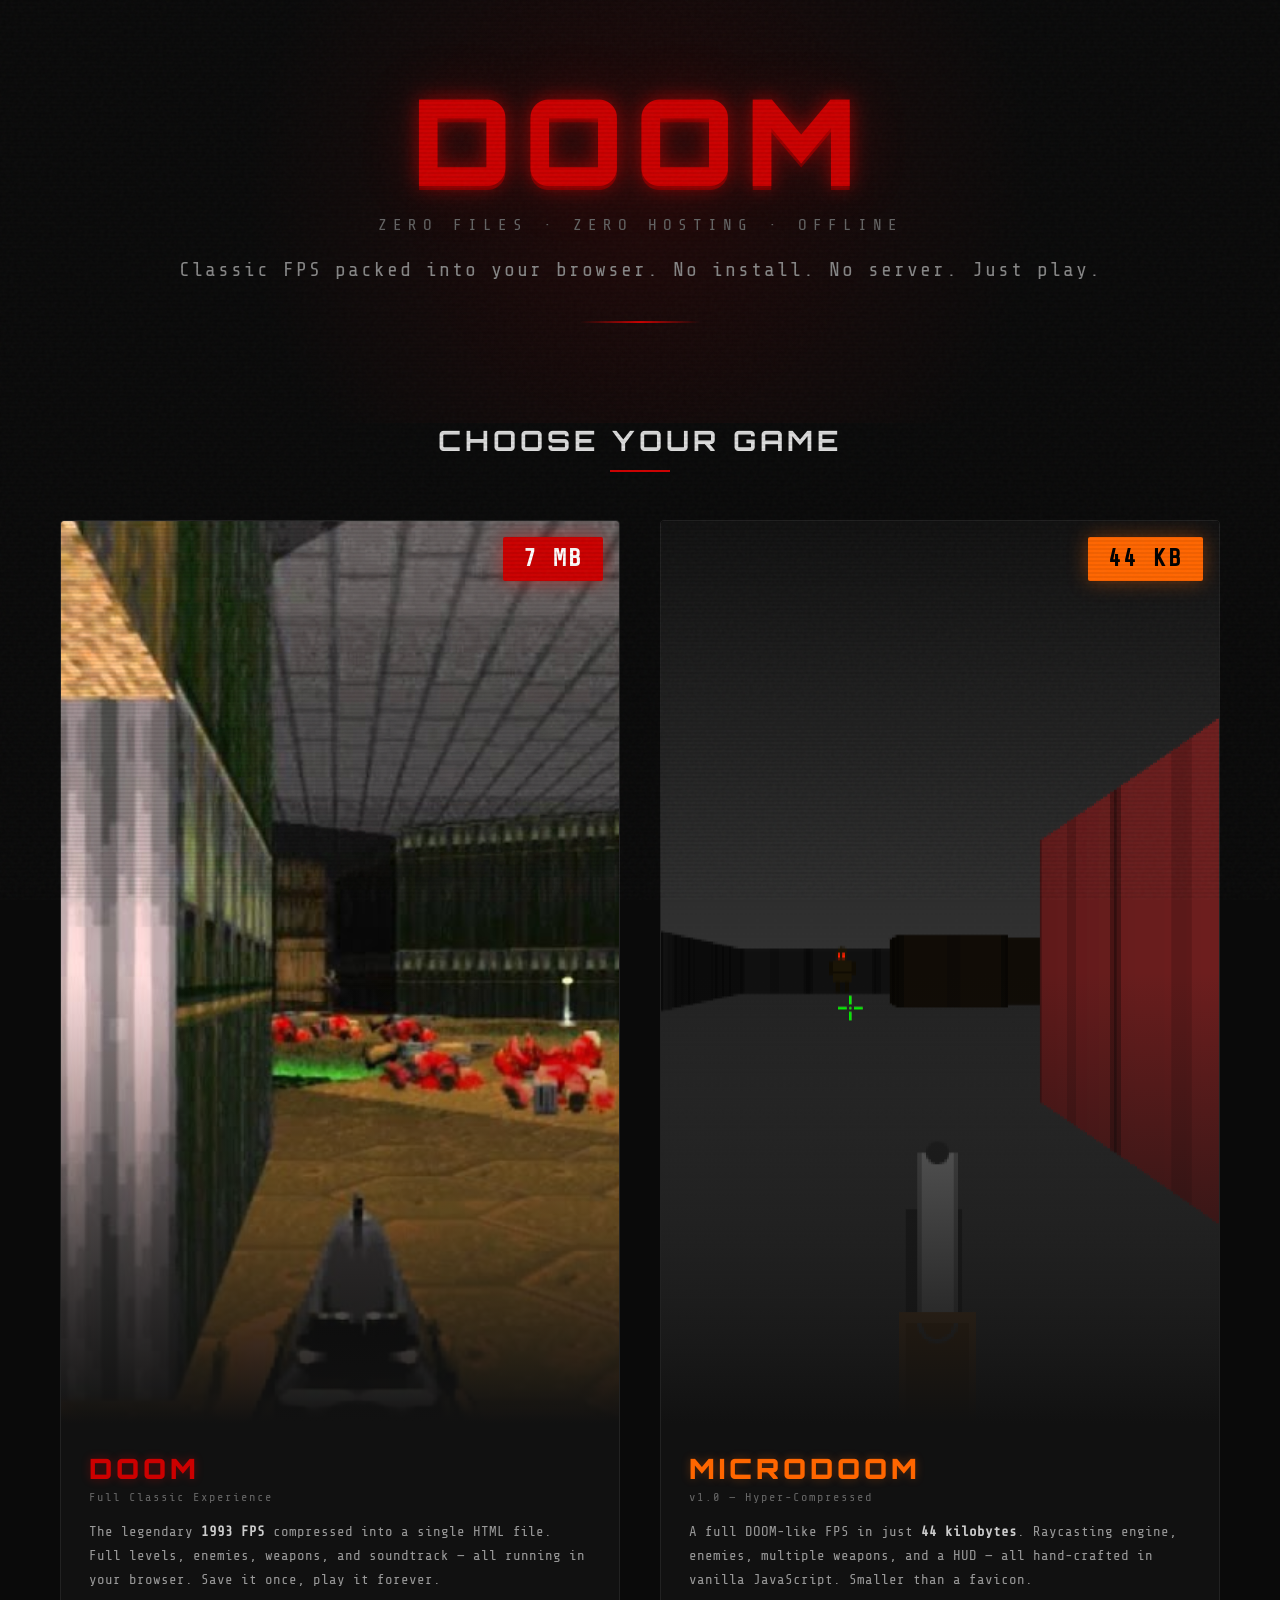
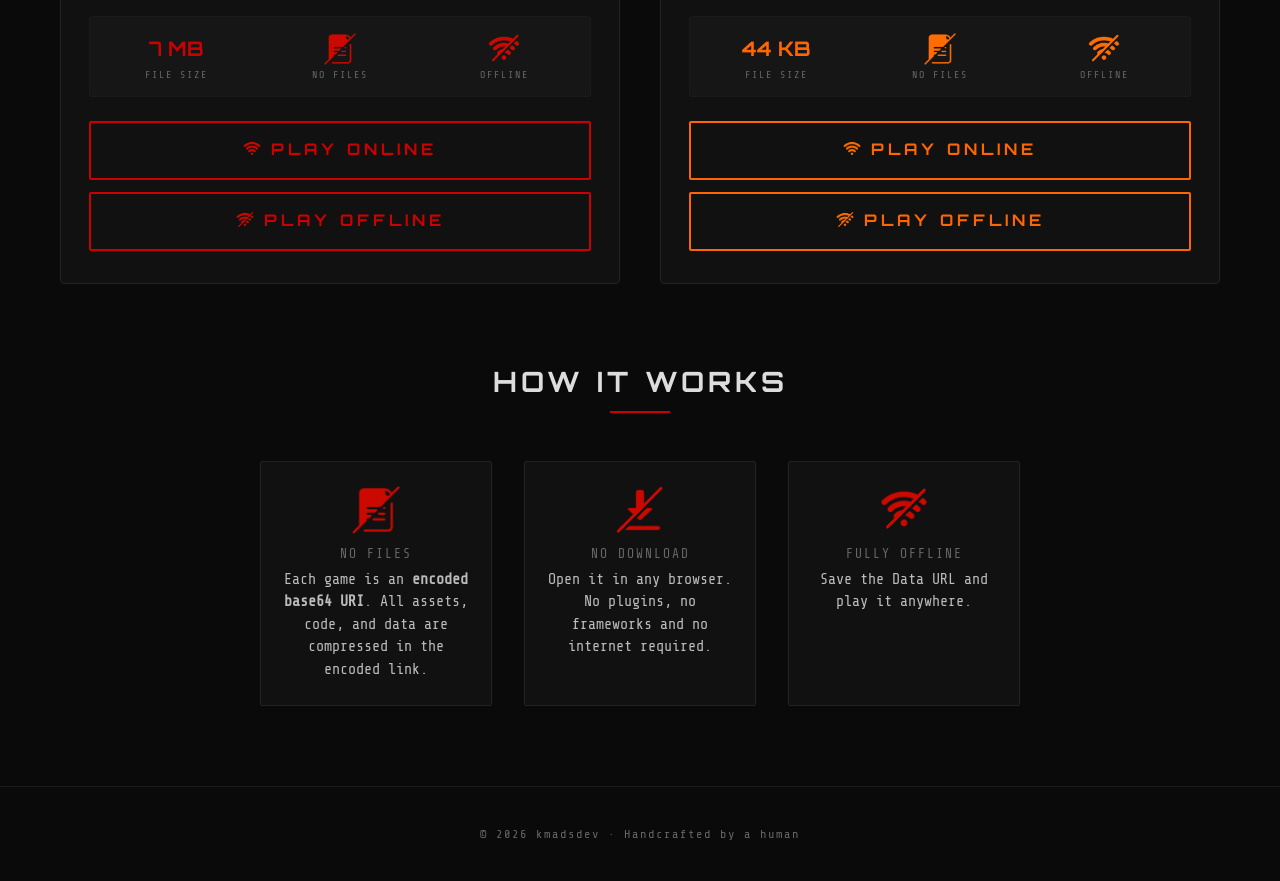
==== play/index.html @ 46db24dc "feat: LP, Encoding, Offline Games" ====
<!DOCTYPE html>
<html lang="en">
<head>
    <meta charset="UTF-8">
    <meta name="viewport" content="width=device-width, initial-scale=1.0">
    <title>DOOM OFFLINE</title>
    <link rel="stylesheet" href="style.css">
    <link rel="icon" href="media/no-wifi.svg">
    <script>
        const DOOM_FILESIZE = '7 MB';
        const MICRODOOM_FILESIZE = '44 KB';

        document.addEventListener('DOMContentLoaded', function () {
            document.getElementById('badge-doom').textContent = DOOM_FILESIZE;
            document.getElementById('doom-size-stat').textContent = DOOM_FILESIZE;
            document.getElementById('badge-microdoom').textContent = MICRODOOM_FILESIZE;
            document.getElementById('microdoom-size-stat').textContent = MICRODOOM_FILESIZE;

            // Offline buttons — fetch data URI and reveal copy panel
            document.querySelectorAll('.play-btn--offline').forEach(function (btn) {
                btn.addEventListener('click', function () {
                    var src = btn.getAttribute('data-uri-src');
                    var panelId = src.indexOf('doom/doom') === 0 ? 'offline-panel-doom' : 'offline-panel-microdoom';
                    var inputId = src.indexOf('doom/doom') === 0 ? 'offline-uri-doom' : 'offline-uri-microdoom';
                    var panel = document.getElementById(panelId);
                    var input = document.getElementById(inputId);

                    if (!panel.hidden) {
                        panel.hidden = true;
                        return;
                    }

                    if (input.value) {
                        panel.hidden = false;
                        return;
                    }

                    btn.querySelector('span').textContent = 'Loading…';
                    fetch(src)
                        .then(function (r) { return r.text(); })
                        .then(function (uri) {
                            input.value = uri.trim();
                            panel.hidden = false;
                            btn.querySelector('span').innerHTML = '<img class="play-btn-icon" src="media/no-wifi.svg" alt=""> Play Offline';
                        })
                        .catch(function () {
                            btn.querySelector('span').innerHTML = '<img class="play-btn-icon" src="media/no-wifi.svg" alt=""> Error loading';
                        });
                });
            });

            // Copy buttons
            document.querySelectorAll('.offline-copy-btn').forEach(function (btn) {
                btn.addEventListener('click', function () {
                    var input = document.getElementById(btn.getAttribute('data-target'));
                    input.select();
                    navigator.clipboard.writeText(input.value).then(function () {
                        btn.textContent = 'Copied!';
                        setTimeout(function () { btn.textContent = 'Copy'; }, 2000);
                    });
                });
            });
        });
    </script>
</head>
<body>
    <section class="hero">
        <h1 class="hero-title">DOOM</h1>
        <p class="hero-subtitle">Zero Files &middot; Zero Hosting &middot; Offline</p>
        <p class="hero-tagline">Classic FPS packed into your browser. No install. No server. Just play.</p>
        <div class="divider"></div>
    </section>

    <section class="games-section">
        <h2 class="section-title">Choose Your Game</h2>
        <div class="games-grid">

        <div class="game-card game-card--doom">
            <div class="card-image">
            <img src="media/doom_1.svg" alt="DOOM gameplay screenshot" loading="lazy">
            <span class="card-badge" id="badge-doom">7 MB</span>
            </div>
            <div class="card-body">
            <h3 class="card-name">DOOM</h3>
            <p class="card-version">Full Classic Experience</p>
            <p class="card-desc">
                The legendary <strong>1993 FPS</strong> compressed into a single HTML file.
                Full levels, enemies, weapons, and soundtrack — all running in your browser.
                Save it once, play it forever.
            </p>
            <div class="card-stats">
                <div class="stat">
                <div class="stat-value" id="doom-size-stat">7 MB</div>
                <div class="stat-label">File Size</div>
                </div>
                <div class="stat">
                <img class="stat-icon" src="media/no-file.svg" alt="No files needed">
                <div class="stat-label">No Files</div>
                </div>
                <div class="stat">
                <img class="stat-icon" src="media/no-wifi.svg" alt="Fully offline">
                <div class="stat-label">Offline</div>
                </div>
            </div>
            <div class="card-buttons">
            <a href="doom" class="play-btn" id="btn-doom"><span><img class="play-btn-icon" src="media/wifi.svg" alt=""> Play Online</span></a>
            <button class="play-btn play-btn--offline" data-uri-src="doom/doom_src_b64-dataurl.txt"><span><img class="play-btn-icon" src="media/no-wifi.svg" alt=""> Play Offline</span></button>
            </div>
            <div class="offline-panel" id="offline-panel-doom" hidden>
                <p class="offline-hint">Paste this URI into a new browser tab to play offline:</p>
                <div class="offline-uri-row">
                    <input class="offline-uri" id="offline-uri-doom" readonly>
                    <button class="offline-copy-btn" data-target="offline-uri-doom">Copy</button>
                </div>
            </div>
            </div>
        </div>

        <div class="game-card game-card--micro">
            <div class="card-image">
            <img src="media/microdoom_1.svg" alt="MicroDOOM gameplay screenshot" loading="lazy">
            <span class="card-badge" id="badge-microdoom">44 KB</span>
            </div>
            <div class="card-body">
            <h3 class="card-name">MICRODOOM</h3>
            <p class="card-version">v1.0 &mdash; Hyper-Compressed</p>
            <p class="card-desc">
                A full DOOM-like FPS in just <strong>44 kilobytes</strong>.
                Raycasting engine, enemies, multiple weapons, and a HUD —
                all hand-crafted in vanilla JavaScript. Smaller than a favicon.
            </p>
            <div class="card-stats">
                <div class="stat">
                <div class="stat-value" id="microdoom-size-stat">44 KB</div>
                <div class="stat-label">File Size</div>
                </div>
                <div class="stat">
                <img class="stat-icon" src="media/no-file.svg" alt="No files needed">
                <div class="stat-label">No Files</div>
                </div>
                <div class="stat">
                <img class="stat-icon" src="media/no-wifi.svg" alt="Fully offline">
                <div class="stat-label">Offline</div>
                </div>
            </div>
            <div class="card-buttons">
            <a href="microdoom" class="play-btn"><span><img class="play-btn-icon" src="media/wifi.svg" alt=""> Play Online</span></a>
            <button class="play-btn play-btn--offline" data-uri-src="microdoom/microdoom_src_b64-dataurl.txt"><span><img class="play-btn-icon" src="media/no-wifi.svg" alt=""> Play Offline</span></button>
            </div>
            <div class="offline-panel" id="offline-panel-microdoom" hidden>
                <p class="offline-hint">Paste this URI into a new browser tab to play offline:</p>
                <div class="offline-uri-row">
                    <input class="offline-uri" id="offline-uri-microdoom" readonly>
                    <button class="offline-copy-btn" data-target="offline-uri-microdoom">Copy</button>
                </div>
            </div>
            </div>
        </div>

        </div>
    </section>

    <section class="info-section">
        <h2 class="section-title">How It Works</h2>
        <div class="info-grid">
        <div class="info-item">
            <div class="info-icon"><img src="media/no-file.svg" alt="No Files"></div>
            <div class="info-label">No Files</div>
            <div class="info-value">Each game is an <strong>encoded base64 URI</strong>. All assets, code, and data are compressed in the encoded link.</div>
        </div>
        <div class="info-item">
            <div class="info-icon"><img src="media/no-download.svg" alt="No Download"></div>
            <div class="info-label">No Download</div>
            <div class="info-value">Open it in any browser. No plugins, no frameworks and no internet required.</div>
        </div>
        <div class="info-item">
            <div class="info-icon"><img src="media/no-wifi.svg" alt="Fully Offline"></div>
            <div class="info-label">Fully Offline</div>
            <div class="info-value">Save the Data URL and play it anywhere.</div>
        </div>
        </div>
    </section>

    <footer class="footer">
        <p> &copy; 2026 kmadsdev &middot; Handcrafted by a human</p>
    </footer>
</body>
</html>
---- play/style.css ----
@import url('https://fonts.googleapis.com/css2?family=Share+Tech+Mono&family=Orbitron:wght@400;700;900&display=swap');

*, *::before, *::after {
    margin: 0;
    padding: 0;
    box-sizing: border-box;
}

:root {
    --red: #c00;
    --red-bright: #ff1a1a;
    --red-dark: #600;
    --orange: #ff6600;
    --yellow: #ffcc00;
    --bg: #0a0a0a;
    --bg-card: #111111;
    --border: #222;
    --text: #ccc;
    --text-muted: #666;
    --glow-red: 0 0 40px rgba(255, 0, 0, 0.3);
    --glow-orange: 0 0 40px rgba(255, 102, 0, 0.3);
}

html {
    scroll-behavior: smooth;
}

body {
    background: var(--bg);
    color: var(--text);
    font-family: 'Share Tech Mono', monospace;
    min-height: 100vh;
    overflow-x: hidden;
    overscroll-behavior: none;
}

/* === SCANLINE OVERLAY === */
body::after {
    content: '';
    position: fixed;
    top: 0;
    left: 0;
    width: 100%;
    height: 100%;
    pointer-events: none;
    z-index: 9999;
    background: repeating-linear-gradient(
    0deg,
    transparent,
    transparent 2px,
    rgba(0, 0, 0, 0.06) 2px,
    rgba(0, 0, 0, 0.06) 4px
    );
}

/* === BACKGROUND NOISE === */
body::before {
    content: '';
    position: fixed;
    top: 0;
    left: 0;
    width: 100%;
    height: 100%;
    pointer-events: none;
    z-index: 9998;
    opacity: 0.03;
    background-image: url("data:image/svg+xml,%3Csvg viewBox='0 0 256 256' xmlns='http://www.w3.org/2000/svg'%3E%3Cfilter id='noise'%3E%3CfeTurbulence type='fractalNoise' baseFrequency='0.9' numOctaves='4' stitchTiles='stitch'/%3E%3C/filter%3E%3Crect width='100%25' height='100%25' filter='url(%23noise)'/%3E%3C/svg%3E");
}

/* === HERO SECTION === */
.hero {
    position: relative;
    display: flex;
    flex-direction: column;
    align-items: center;
    justify-content: center;
    padding: 80px 20px 60px;
    text-align: center;
    overflow: hidden;
}

.hero::before {
    content: '';
    position: absolute;
    top: -50%;
    left: 50%;
    transform: translateX(-50%);
    width: 800px;
    height: 800px;
    background: radial-gradient(circle, rgba(200, 0, 0, 0.12) 0%, transparent 70%);
    pointer-events: none;
}

.hero-title {
    font-family: 'Orbitron', sans-serif;
    font-size: clamp(48px, 10vw, 120px);
    font-weight: 900;
    color: var(--red);
    text-shadow:
    0 0 20px rgba(255, 0, 0, 0.5),
    0 0 60px rgba(255, 0, 0, 0.2),
    0 4px 0 var(--red-dark);
    letter-spacing: 12px;
    line-height: 1;
    position: relative;
    z-index: 1;
}

.hero-subtitle {
    font-size: clamp(12px, 2vw, 16px);
    color: var(--text-muted);
    letter-spacing: 6px;
    text-transform: uppercase;
    margin-top: 16px;
    position: relative;
    z-index: 1;
}

.hero-tagline {
    font-size: clamp(14px, 2.5vw, 20px);
    color: #888;
    margin-top: 24px;
    letter-spacing: 2px;
    position: relative;
    z-index: 1;
}

.hero-tagline span {
    color: var(--red-bright);
}

.divider {
    width: 120px;
    height: 2px;
    background: linear-gradient(90deg, transparent, var(--red), transparent);
    margin: 40px auto;
}

/* === SECTION TITLE === */
.section-title {
    text-align: center;
    font-family: 'Orbitron', sans-serif;
    font-size: clamp(18px, 3vw, 28px);
    font-weight: 700;
    color: #ddd;
    letter-spacing: 4px;
    text-transform: uppercase;
    margin-bottom: 48px;
}

.section-title::after {
    content: '';
    display: block;
    width: 60px;
    height: 2px;
    background: var(--red);
    margin: 12px auto 0;
}

.games-section {
    padding: 0 20px 80px;
    max-width: 1200px;
    margin: 0 auto;
}

.games-grid {
    display: grid;
    grid-template-columns: repeat(auto-fit, minmax(400px, 1fr));
    gap: 40px;
    align-items: start;
}

.game-card {
    position: relative;
    background: var(--bg-card);
    border: 1px solid var(--border);
    border-radius: 4px;
    overflow: hidden;
    transition: transform 0.3s ease, border-color 0.3s ease;
}

.game-card:hover {
    transform: translateY(-4px);
}

.game-card--doom:hover {
    border-color: #cc000044;
    box-shadow: var(--glow-red);
}

.game-card--micro:hover {
    border-color: #ff660044;
    box-shadow: var(--glow-orange);
}

.card-image {
    position: relative;
    width: 100%;
    aspect-ratio: 650 / 1051;
    overflow: hidden;
    background: #000;
}

.card-image img {
    width: 100%;
    height: 100%;
    object-fit: cover;
    display: block;
    image-rendering: auto;
    transition: transform 0.5s ease;
}

.game-card:hover .card-image img {
    transform: scale(1.03);
}

.card-image::after {
    content: '';
    position: absolute;
    bottom: 0;
    left: 0;
    width: 100%;
    height: 50%;
    background: linear-gradient(to top, var(--bg-card), transparent);
    pointer-events: none;
}

/* Badge */
.card-badge {
    position: absolute;
    top: 16px;
    right: 16px;
    padding: 10px 20px;
    border-radius: 2px;
    font-size: 24px;
    font-weight: bold;
    letter-spacing: 2px;
    z-index: 2;
    font-family: 'Share Tech Mono', monospace;
    line-height: 1;
}

.game-card--doom .card-badge {
    background: var(--red);
    color: #fff;
    box-shadow: 0 0 20px rgba(255, 0, 0, 0.4);
}

.game-card--micro .card-badge {
    transition: all 0.3s ease;
    background: var(--orange);
    color: #000;
    box-shadow: 0 0 20px rgba(255, 102, 0, 0.4);
}

/* Card body */
.card-body {
    padding: 28px 28px 32px;
}

.card-name {
    font-family: 'Orbitron', sans-serif;
    font-size: 28px;
    font-weight: 900;
    letter-spacing: 4px;
    margin-bottom: 4px;
}

.game-card--doom .card-name {
    color: var(--red);
    text-shadow: 0 0 10px rgba(255, 0, 0, 0.3);
}

.game-card--micro .card-name {
    color: var(--orange);
    text-shadow: 0 0 10px rgba(255, 102, 0, 0.3);
}

.card-version {
    font-size: 12px;
    color: var(--text-muted);
    letter-spacing: 2px;
    margin-bottom: 16px;
}

.card-desc {
    font-size: 14px;
    color: #999;
    line-height: 1.7;
    margin-bottom: 24px;
}

.card-desc strong {
    color: #ccc;
}

/* Stats row */
.card-stats {
    display: flex;
    gap: 24px;
    margin-bottom: 24px;
    padding: 16px;
    background: rgba(255, 255, 255, 0.02);
    border: 1px solid #1a1a1a;
    border-radius: 2px;
}

.stat {
    text-align: center;
    flex: 1;
}

.stat-value {
    height: 32px;
    display: flex;
    align-items: center;
    justify-content: center;
    font-size: 20px;
    font-weight: bold;
    font-family: 'Orbitron', sans-serif;
}

.game-card--doom .stat-value {
    color: var(--red);
}

.game-card--micro .stat-value {
    color: var(--orange);
}

.stat-label {
    font-size: 10px;
    color: var(--text-muted);
    letter-spacing: 2px;
    text-transform: uppercase;
    margin-top: 4px;
}

/* Stat icons (replace ∞ / 0 cells) */
.stat-icon {
    width: 32px;
    height: 32px;
    display: block;
    margin: 0 auto;
}

.game-card--doom .stat-icon {
    filter: brightness(0) saturate(100%) invert(12%) sepia(100%) saturate(7000%) brightness(80%);
}

.game-card--micro .stat-icon {
    filter: brightness(0) saturate(100%) invert(50%) sepia(100%) saturate(2980%) brightness(100%);
}

/* Play button */
.play-btn {
    display: block;
    width: 100%;
    padding: 16px;
    font-family: 'Orbitron', sans-serif;
    font-size: 16px;
    font-weight: 700;
    letter-spacing: 4px;
    text-transform: uppercase;
    text-align: center;
    text-decoration: none;
    border: 2px solid;
    border-radius: 2px;
    cursor: pointer;
    transition: all 0.25s ease;
    position: relative;
    overflow: hidden;
}

.card-buttons {
    display: flex;
    flex-direction: column;
    gap: 12px;
}

/* Offline panel */
.offline-panel {
    margin-top: 16px;
}

.offline-hint {
    font-size: 12px;
    color: var(--text-muted);
    letter-spacing: 1px;
    margin-bottom: 10px;
    line-height: 1.5;
}

.offline-uri-row {
    display: flex;
    gap: 8px;
}

.offline-uri {
    flex: 1;
    min-width: 0;
    padding: 10px 12px;
    font-family: 'Share Tech Mono', monospace;
    font-size: 12px;
    color: var(--text);
    background: #000;
    border: 1px solid #333;
    border-radius: 2px;
    outline: none;
    cursor: text;
}

.offline-uri:focus {
    border-color: var(--red);
}

.offline-copy-btn {
    padding: 10px 20px;
    font-family: 'Orbitron', sans-serif;
    font-size: 12px;
    font-weight: 700;
    letter-spacing: 2px;
    text-transform: uppercase;
    color: #fff;
    background: var(--red);
    border: none;
    border-radius: 2px;
    cursor: pointer;
    transition: background 0.2s ease;
    white-space: nowrap;
}

.offline-copy-btn:hover {
    background: var(--red-bright);
}

.game-card--micro .offline-uri:focus {
    border-color: var(--orange);
}

.game-card--micro .offline-copy-btn {
    background: var(--orange);
    color: #000;
}

.game-card--micro .offline-copy-btn:hover {
    background: #ff8833;
}

.play-btn span {
    position: relative;
    z-index: 1;
    display: inline-flex;
    align-items: center;
    justify-content: center;
    gap: 10px;
}

.play-btn-icon {
    width: 18px;
    height: 18px;
    display: block;
    flex-shrink: 0;
    transition: filter 0.25s ease;
}

.game-card--doom .play-btn-icon {
    filter: brightness(0) saturate(100%) invert(12%) sepia(100%) saturate(7000%) brightness(80%);
}
.game-card--micro .play-btn-icon {
    filter: brightness(0) saturate(100%) invert(50%) sepia(100%) saturate(2980%) brightness(100%);
}

.play-btn::before {
    content: '';
    position: absolute;
    top: 0;
    left: -100%;
    width: 100%;
    height: 100%;
    transition: left 0.4s ease;
}

.play-btn:hover::before {
    left: 0;
}

/* keep old .play-btn span rule removed — now defined above with flex */

.game-card--doom .play-btn {
    color: var(--red);
    border-color: var(--red);
    background: transparent;
}

.game-card--doom .play-btn::before {
    background: var(--red);
}

.game-card--doom .play-btn:hover {
    color: #000;
    box-shadow: 0 0 30px rgba(255, 0, 0, 0.3);
}

.game-card--doom .play-btn:hover .play-btn-icon {
    filter: brightness(0) invert(0);
}

.game-card--micro .play-btn {
    color: var(--orange);
    border-color: var(--orange);
    background: transparent;
}

.game-card--micro .play-btn::before {
    background: var(--orange);
}

.game-card--micro .play-btn:hover {
    color: #000;
    box-shadow: 0 0 30px rgba(255, 102, 0, 0.3);
}

.game-card--micro .play-btn:hover .play-btn-icon {
    filter: brightness(0);
}

/* === INFO SECTION === */
.info-section {
    max-width: 800px;
    margin: 0 auto;
    padding: 0 20px 80px;
    text-align: center;
}

.info-grid {
    display: grid;
    grid-template-columns: repeat(3, 1fr);
    gap: 32px;
    margin-top: 40px;
}

.info-item {
    padding: 24px 16px;
    border: 1px solid var(--border);
    border-radius: 2px;
    background: var(--bg-card);
}
.info-item:hover {
    transition: all 0.3s ease;
    border-color: var(--red);
    box-shadow: var(--glow-red);
}

.info-icon {
    font-size: 28px;
    margin-bottom: 12px;
}

.info-icon img {
    width: 48px;
    height: 48px;
    display: block;
    margin: 0 auto;
    filter: brightness(0) saturate(100%) invert(12%) sepia(100%) saturate(7000%) brightness(80%);
}

.info-label {
    font-size: 13px;
    color: var(--text-muted);
    letter-spacing: 2px;
    text-transform: uppercase;
    margin-bottom: 8px;
}

.info-value {
    font-size: 15px;
    color: #bbb;
    line-height: 1.5;
}

/* === FOOTER === */
.footer {
    text-align: center;
    padding: 40px 20px;
    border-top: 1px solid #1a1a1a;
    color: var(--text-muted);
    font-size: 12px;
    letter-spacing: 2px;
}

.footer a {
    color: var(--red);
    text-decoration: none;
}

.footer a:hover {
    text-decoration: underline;
}

/* === RESPONSIVE === */
@media (max-width: 860px) {
    .games-grid {
    grid-template-columns: 1fr;
    max-width: 500px;
    margin: 0 auto;
    }

    .info-grid {
    grid-template-columns: 1fr;
    }

    .hero {
    padding: 60px 20px 40px;
    }

    .hero-title {
    letter-spacing: 6px;
    }

    .card-badge {
    font-size: 18px;
    padding: 8px 14px;
    }

    .stat-value {
    height: 26px;
    }

    .stat-icon {
    width: 26px;
    height: 26px;
    }

    .info-icon img {
    width: 40px;
    height: 40px;
    }
}

/* === ANIMATIONS === */
@keyframes fadeInUp {
    from {
    opacity: 0;
    transform: translateY(30px);
    }
    to {
    opacity: 1;
    transform: translateY(0);
    }
}

@keyframes flicker {
    0%, 100% { opacity: 1; }
    92% { opacity: 1; }
    93% { opacity: 0.8; }
    94% { opacity: 1; }
    96% { opacity: 0.9; }
    97% { opacity: 1; }
}

.hero-title {
    animation: flicker 4s infinite;
}

.game-card {
    opacity: 0;
    animation: fadeInUp 0.6s ease forwards;
}

.game-card:nth-child(1) { animation-delay: 0.2s; }
.game-card:nth-child(2) { animation-delay: 0.4s; }

.info-item {
    opacity: 0;
    animation: fadeInUp 0.5s ease forwards;
}
.info-item:nth-child(1) { animation-delay: 0.3s; }
.info-item:nth-child(2) { animation-delay: 0.45s; }
.info-item:nth-child(3) { animation-delay: 0.6s; }
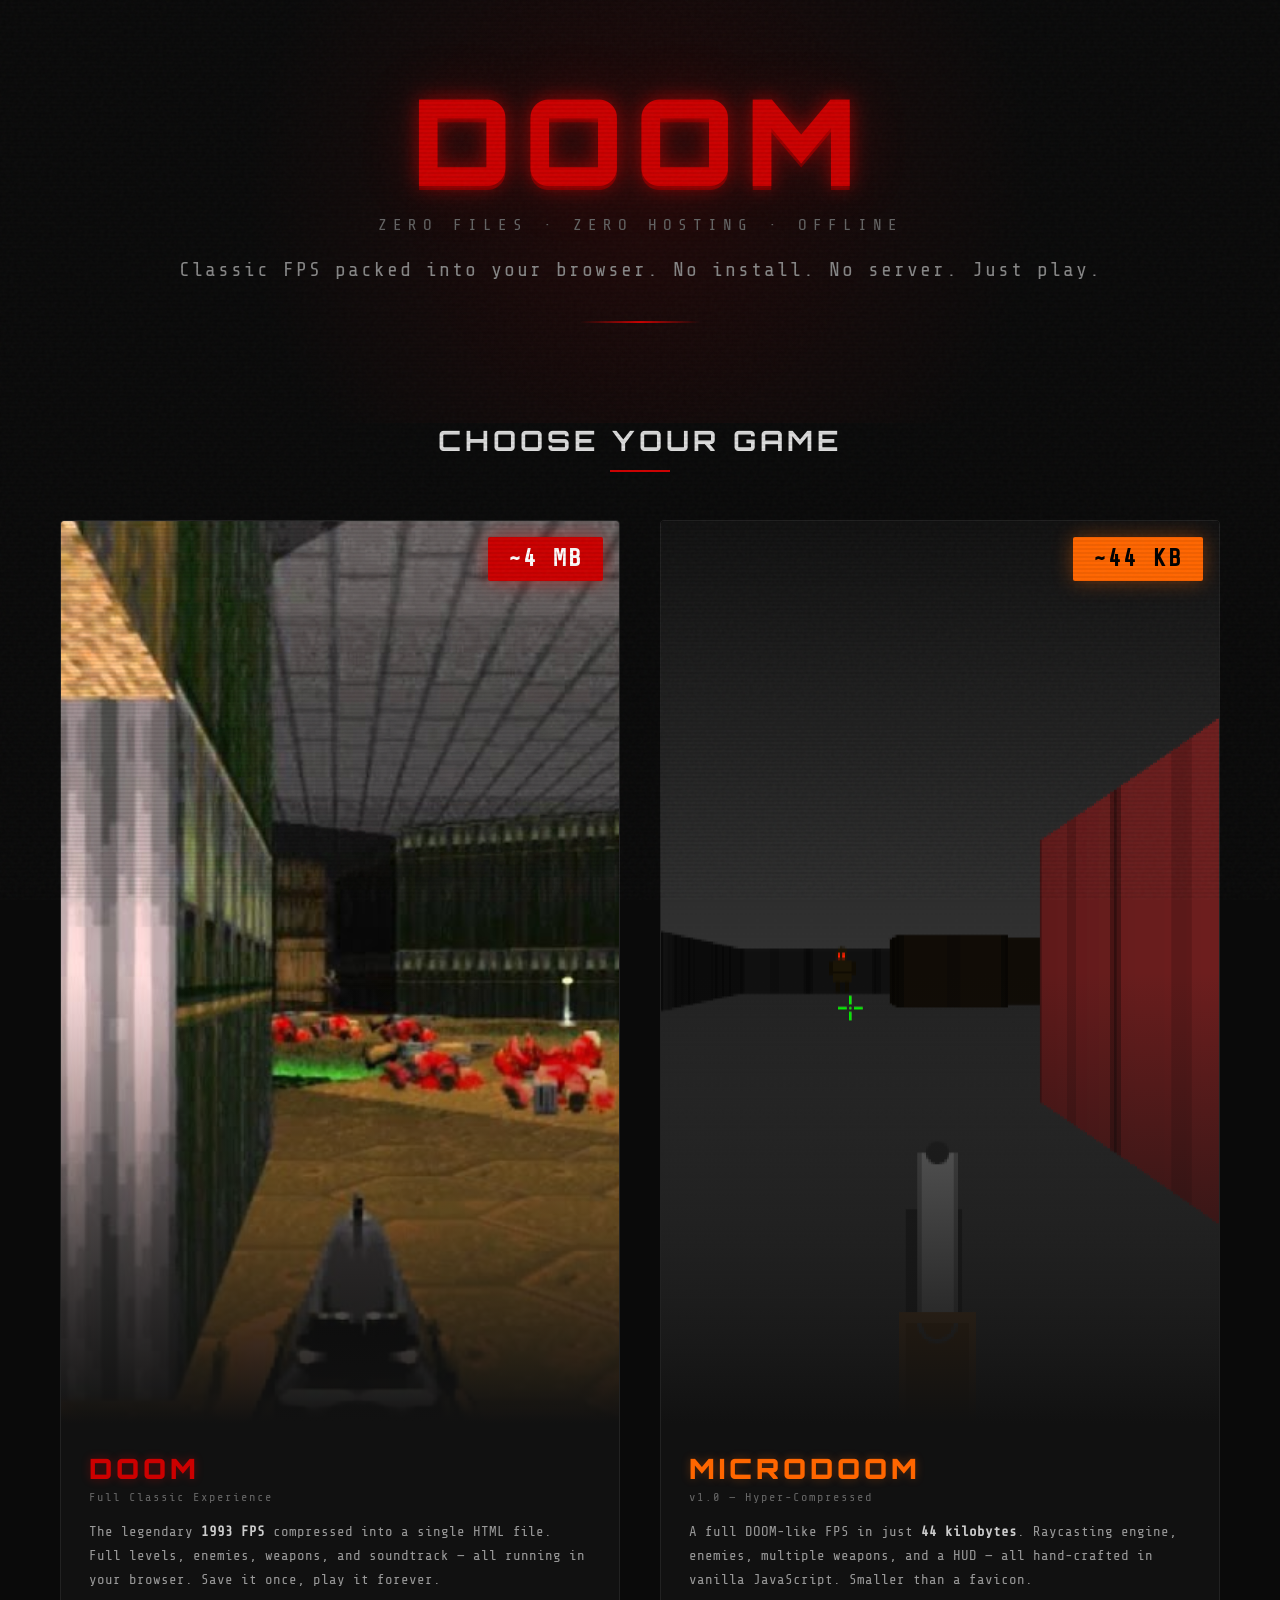
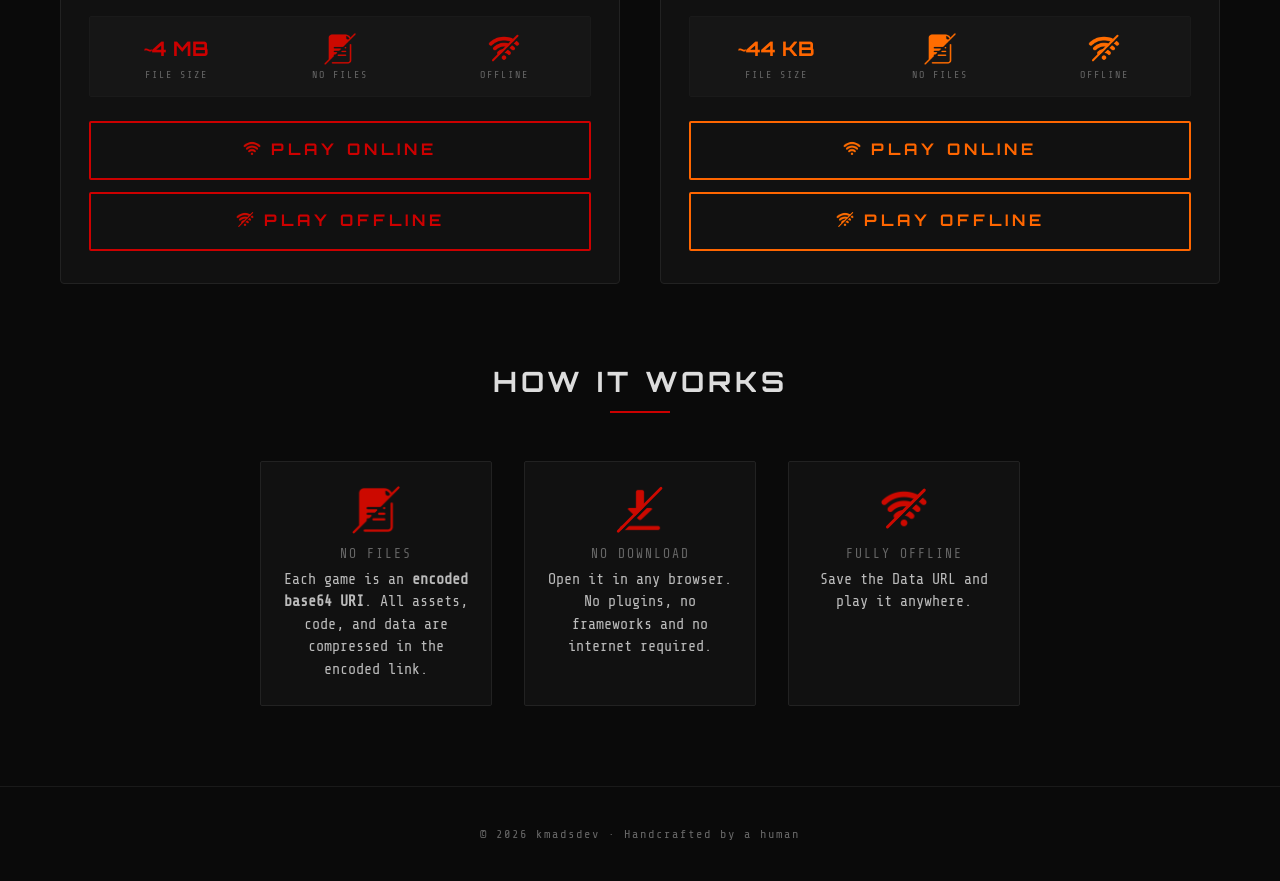
==== commit f3939c16: "feat: loading page + filesize update" ====
--- a/play/index.html
+++ b/play/index.html
@@ -7,8 +7,8 @@
     <link rel="stylesheet" href="style.css">
     <link rel="icon" href="media/no-wifi.svg">
     <script>
-        const DOOM_FILESIZE = '7 MB';
-        const MICRODOOM_FILESIZE = '44 KB';
+        const DOOM_FILESIZE = '~4 MB';
+        const MICRODOOM_FILESIZE = '~44 KB'; // on the v1.0 - v1.1 will weight 50-60 KB
 
         document.addEventListener('DOMContentLoaded', function () {
             document.getElementById('badge-doom').textContent = DOOM_FILESIZE;
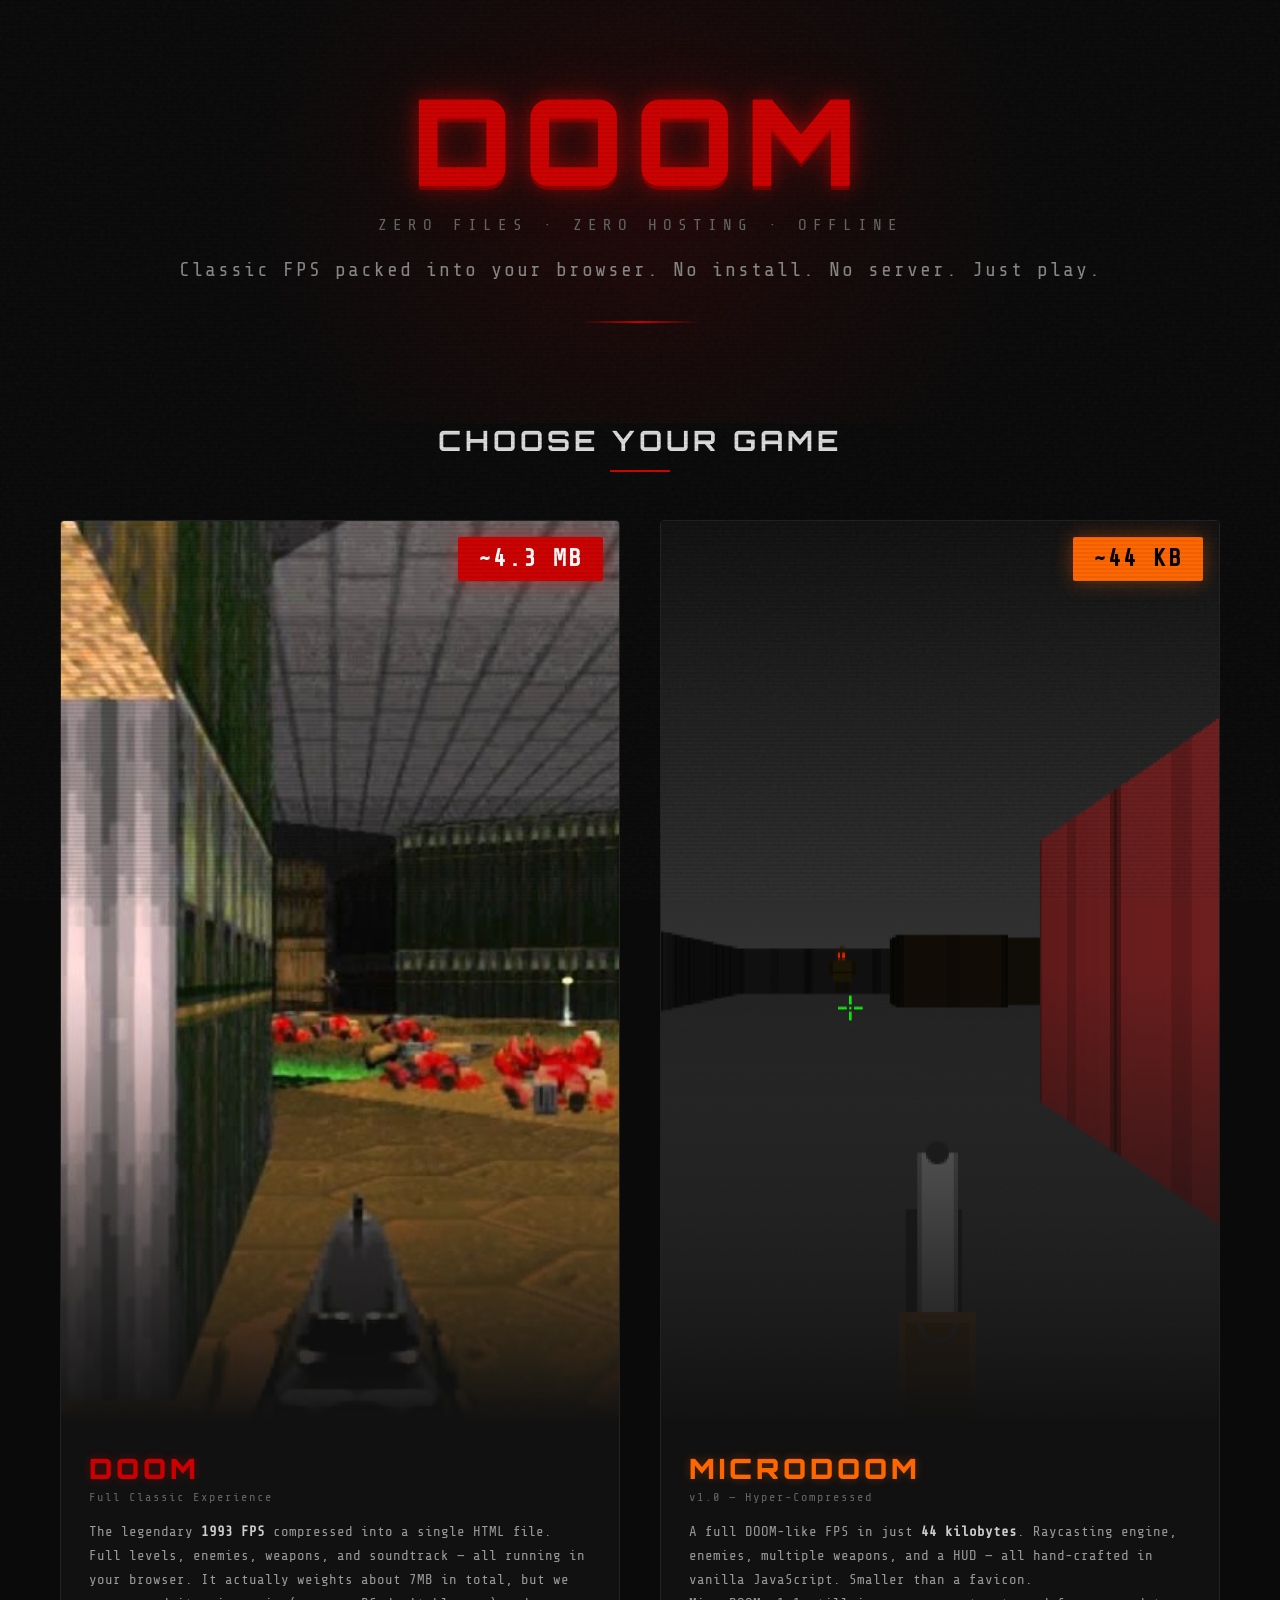
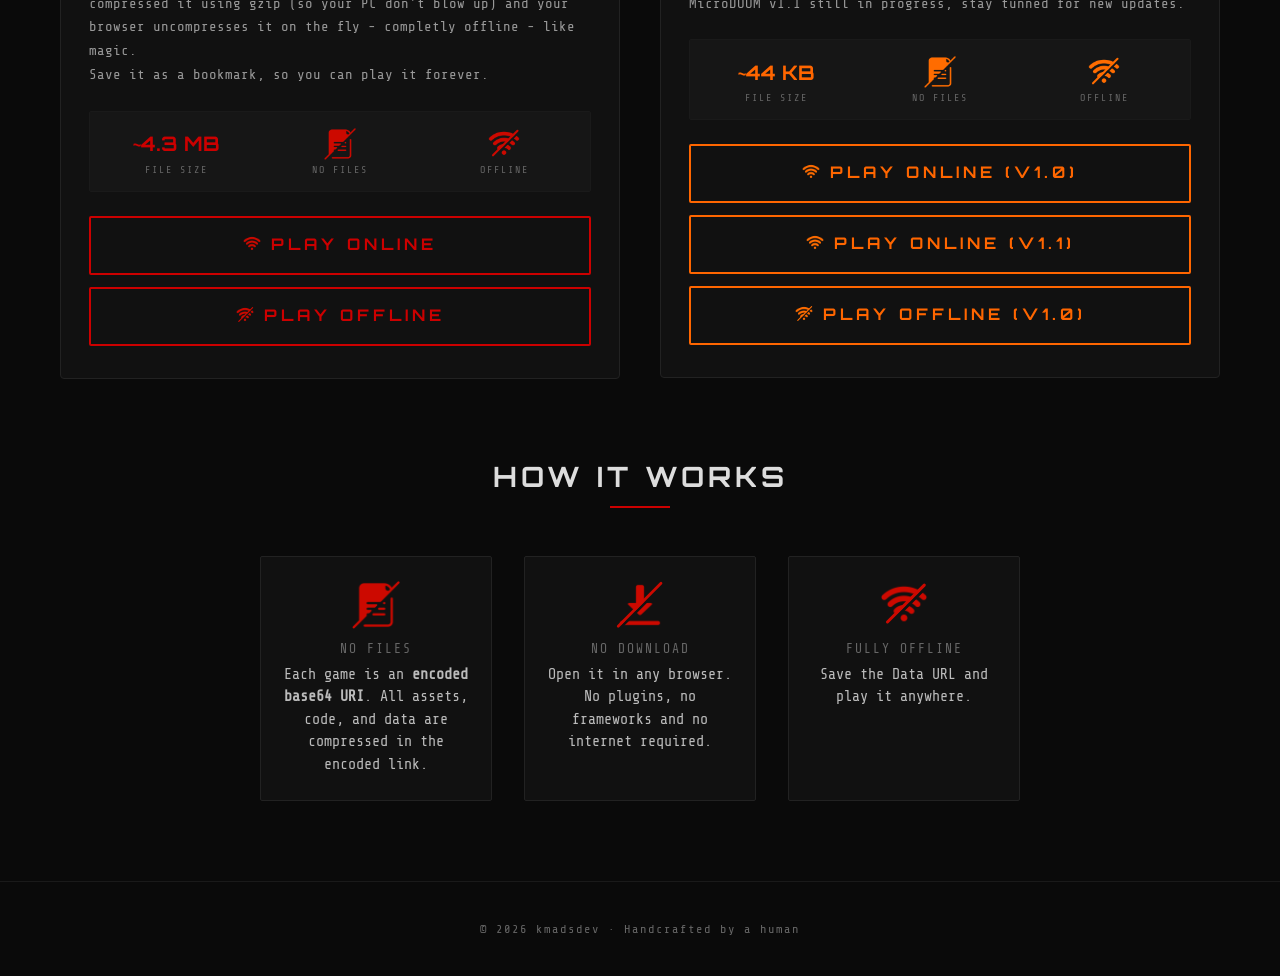
==== commit 1da1cdec: "feat: multiple version host / division" ====
--- a/play/index.html
+++ b/play/index.html
@@ -7,7 +7,7 @@
     <link rel="stylesheet" href="style.css">
     <link rel="icon" href="media/no-wifi.svg">
     <script>
-        const DOOM_FILESIZE = '~4 MB';
+        const DOOM_FILESIZE = '~4.3 MB';
         const MICRODOOM_FILESIZE = '~44 KB'; // on the v1.0 - v1.1 will weight 50-60 KB
 
         document.addEventListener('DOMContentLoaded', function () {
@@ -86,7 +86,10 @@
             <p class="card-desc">
                 The legendary <strong>1993 FPS</strong> compressed into a single HTML file.
                 Full levels, enemies, weapons, and soundtrack — all running in your browser.
-                Save it once, play it forever.
+                It actually weights about 7MB in total, but we compressed it using gzip (so 
+                your PC don't blow up) and your browser uncompresses it on the fly - completly 
+                offline - like magic. <br>
+                Save it as a bookmark, so you can play it forever.
             </p>
             <div class="card-stats">
                 <div class="stat">
@@ -127,7 +130,8 @@
             <p class="card-desc">
                 A full DOOM-like FPS in just <strong>44 kilobytes</strong>.
                 Raycasting engine, enemies, multiple weapons, and a HUD —
-                all hand-crafted in vanilla JavaScript. Smaller than a favicon.
+                all hand-crafted in vanilla JavaScript. Smaller than a favicon. <br>
+                MicroDOOM v1.1 still in progress, stay tunned for new updates.
             </p>
             <div class="card-stats">
                 <div class="stat">
@@ -144,8 +148,9 @@
                 </div>
             </div>
             <div class="card-buttons">
-            <a href="microdoom" class="play-btn"><span><img class="play-btn-icon" src="media/wifi.svg" alt=""> Play Online</span></a>
-            <button class="play-btn play-btn--offline" data-uri-src="microdoom/microdoom_src_b64-dataurl.txt"><span><img class="play-btn-icon" src="media/no-wifi.svg" alt=""> Play Offline</span></button>
+            <a href="microdoom_v1.0" class="play-btn"><span><img class="play-btn-icon" src="media/wifi.svg" alt=""> Play Online (v1.0)</span></a>
+            <a href="microdoom_v1.1" class="play-btn"><span><img class="play-btn-icon" src="media/wifi.svg" alt=""> Play Online (v1.1)</span></a>
+            <button class="play-btn play-btn--offline" data-uri-src="microdoom_v1.0/microdoom_src_b64-dataurl.txt"><span><img class="play-btn-icon" src="media/no-wifi.svg" alt=""> Play Offline (v1.0)</span></button>
             </div>
             <div class="offline-panel" id="offline-panel-microdoom" hidden>
                 <p class="offline-hint">Paste this URI into a new browser tab to play offline:</p>
